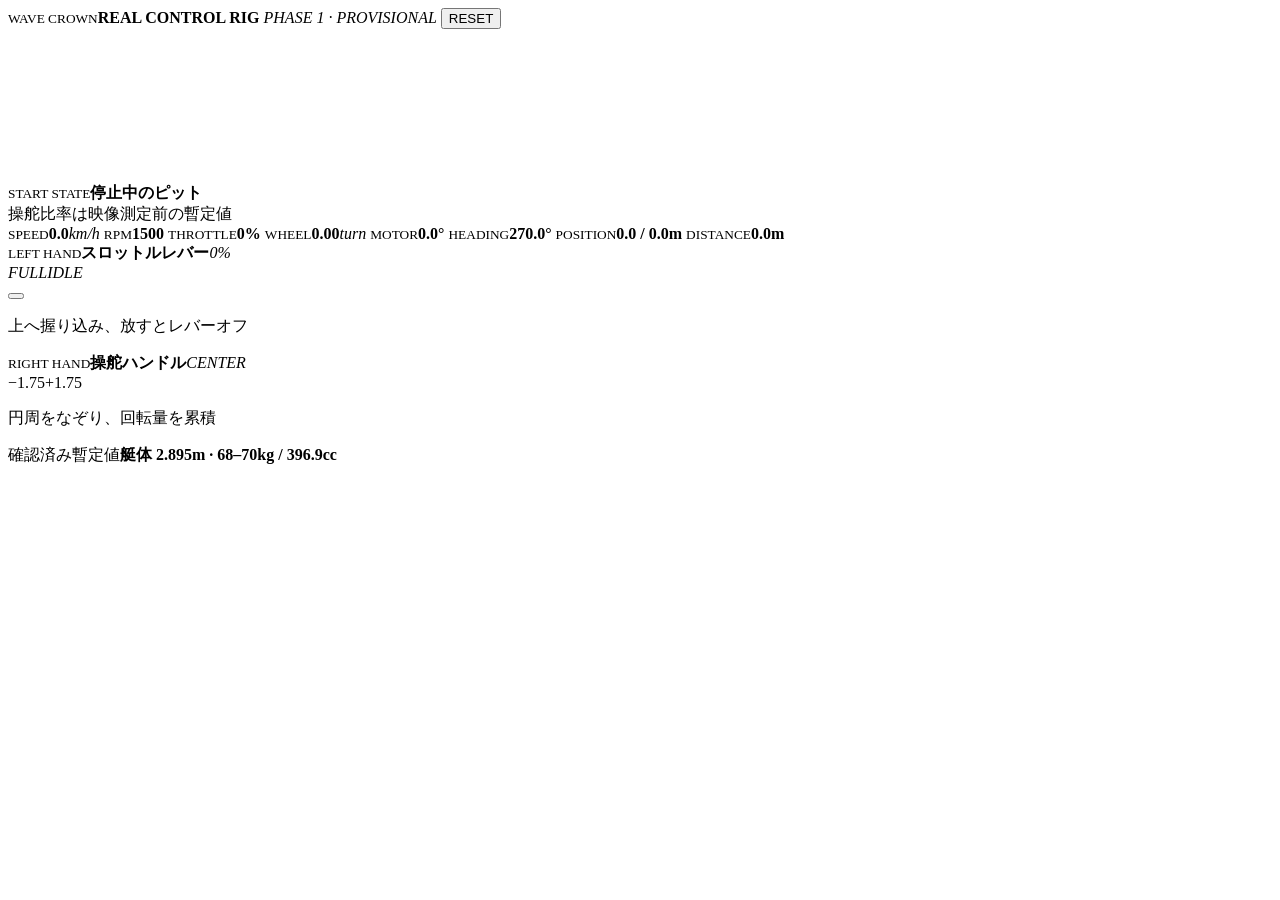
==== simulator/index.html @ 8c718dc2 "Add realism simulator simulator/index.html" ====
<!doctype html>
<html lang="ja">
<head>
  <meta charset="utf-8">
  <meta name="viewport" content="width=device-width,initial-scale=1,viewport-fit=cover,user-scalable=no">
  <meta name="theme-color" content="#07141a">
  <title>WAVE CROWN · REAL CONTROL RIG</title>
  <link rel="stylesheet" href="simulator.css">
</head>
<body>
  <main id="simulator">
    <header class="sim-header">
      <span><small>WAVE CROWN</small><b>REAL CONTROL RIG</b></span>
      <em>PHASE 1 · PROVISIONAL</em>
      <button id="reset" type="button">RESET</button>
    </header>

    <section class="water-view" aria-label="実艇操作検証水面">
      <canvas id="water"></canvas>
      <div class="pit-label"><i></i><span><small>START STATE</small><b>停止中のピット</b></span></div>
      <div class="model-warning">操舵比率は映像測定前の暫定値</div>
    </section>

    <section class="telemetry" aria-label="艇の計測値">
      <span class="primary"><small>SPEED</small><b id="speed">0.0</b><em>km/h</em></span>
      <span><small>RPM</small><b id="rpm">1500</b></span>
      <span><small>THROTTLE</small><b id="throttleValue">0%</b></span>
      <span><small>WHEEL</small><b id="wheelValue">0.00</b><em>turn</em></span>
      <span><small>MOTOR</small><b id="motorAngle">0.0°</b></span>
      <span><small>HEADING</small><b id="heading">270.0°</b></span>
      <span><small>POSITION</small><b id="position">0.0 / 0.0m</b></span>
      <span><small>DISTANCE</small><b id="distance">0.0m</b></span>
    </section>

    <section class="cockpit" aria-label="実艇操作装置">
      <div class="throttle-control">
        <header><span><small>LEFT HAND</small><b>スロットルレバー</b></span><em id="leverPercent">0%</em></header>
        <div id="throttleTrack" class="throttle-track" role="slider" aria-label="スロットル開度" aria-valuemin="0" aria-valuemax="100" aria-valuenow="0" tabindex="0">
          <i class="full">FULL</i><i class="idle">IDLE</i>
          <div id="throttleFill"></div><button id="throttleLever" type="button" aria-label="スロットルレバー"></button>
        </div>
        <p>上へ握り込み、放すとレバーオフ</p>
      </div>

      <div class="steering-control">
        <header><span><small>RIGHT HAND</small><b>操舵ハンドル</b></span><em id="steerState">CENTER</em></header>
        <div id="wheelZone" class="wheel-zone" aria-label="操舵ハンドル。円周に沿って回転" role="application" tabindex="0">
          <div id="wheel" class="wheel"><i></i><i></i><i></i><b></b></div>
          <span class="center-mark"></span>
        </div>
        <div class="wheel-scale"><span>−1.75</span><em><i id="wheelScaleFill"></i></em><span>+1.75</span></div>
        <p>円周をなぞり、回転量を累積</p>
      </div>
    </section>

    <footer><span><i class="confirmed"></i>確認済み</span><span><i class="provisional"></i>暫定値</span><b>艇体 2.895m · 68–70kg / 396.9cc</b></footer>
  </main>
  <script type="module" src="simulator.mjs"></script>
</body>
</html>
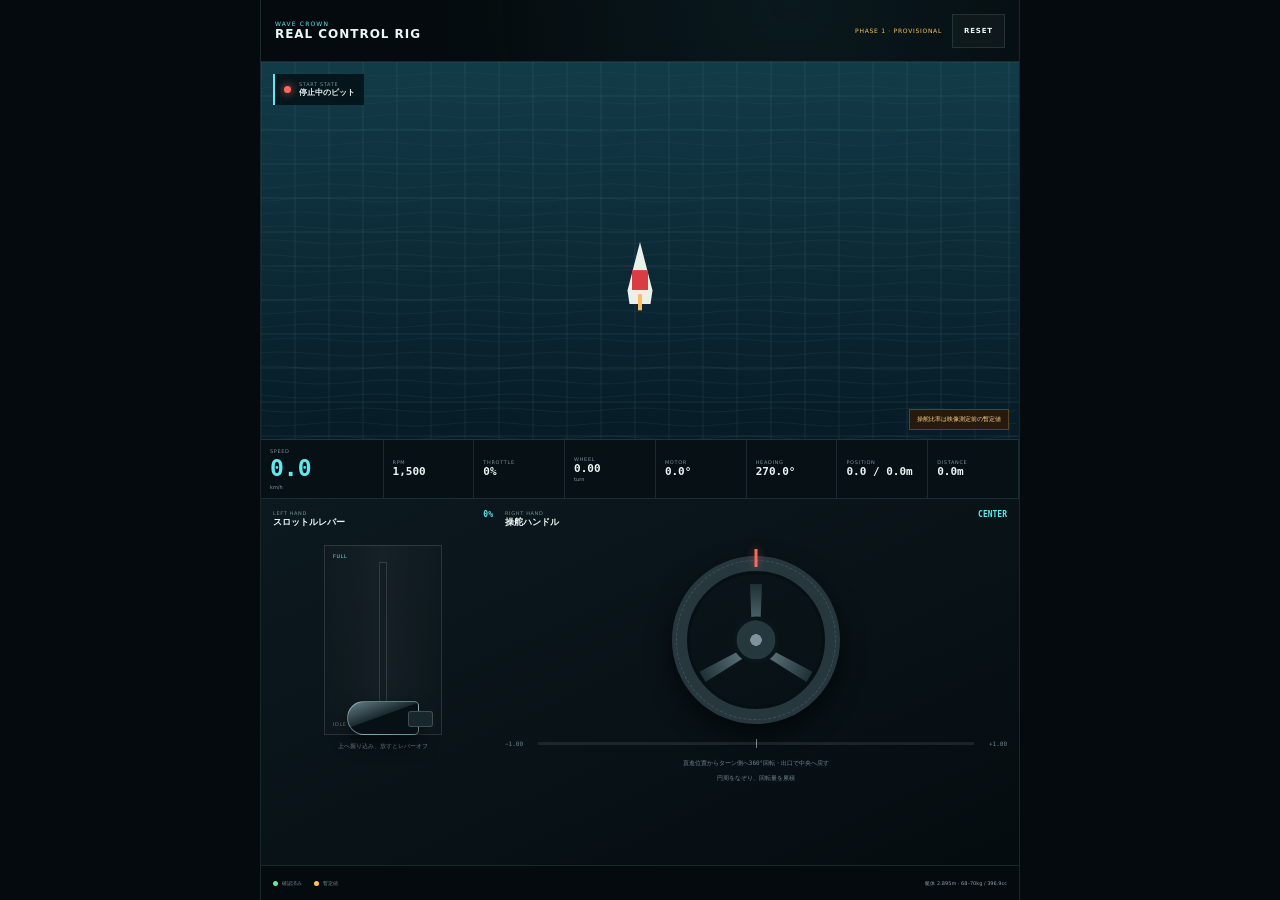
==== commit 2b3005a4: "Set 360-degree steering in simulator/index.html" ====
--- a/simulator/index.html
+++ b/simulator/index.html
@@ -6,6 +6,7 @@
   <meta name="theme-color" content="#07141a">
   <title>WAVE CROWN · REAL CONTROL RIG</title>
   <link rel="stylesheet" href="simulator.css">
+  <style>.wheel-note{margin:3px 0 0;color:#789099;font:6px/1.35 ui-monospace,monospace;text-align:center}</style>
 </head>
 <body>
   <main id="simulator">
@@ -48,7 +49,8 @@
           <div id="wheel" class="wheel"><i></i><i></i><i></i><b></b></div>
           <span class="center-mark"></span>
         </div>
-        <div class="wheel-scale"><span>−1.75</span><em><i id="wheelScaleFill"></i></em><span>+1.75</span></div>
+        <div class="wheel-scale"><span>−1.00</span><em><i id="wheelScaleFill"></i></em><span>+1.00</span></div>
+        <p class="wheel-note">直進位置からターン側へ360°回転・出口で中央へ戻す</p>
         <p>円周をなぞり、回転量を累積</p>
       </div>
     </section>
--- a/simulator/simulator.css
+++ b/simulator/simulator.css
@@ -0,0 +1 @@
+:root{color-scheme:dark;--bg:#040a0d;--panel:#0a171c;--line:#9dd6df24;--ink:#eaf6f4;--muted:#789099;--cyan:#62e9ef;--amber:#ffc35c;--red:#ff685d;font-family:Inter,"Noto Sans JP",system-ui,sans-serif;background:var(--bg);color:var(--ink)}*{box-sizing:border-box;-webkit-tap-highlight-color:transparent}html,body{margin:0;min-height:100%;background:var(--bg);overscroll-behavior:none}button{font:inherit;color:inherit}#simulator{min-height:100svh;display:grid;grid-template-rows:auto minmax(270px,42svh) auto minmax(285px,1fr) auto;background:radial-gradient(circle at 70% 0,#19434a44,transparent 34%),#040a0d}.sim-header{height:62px;padding:10px 14px;display:grid;grid-template-columns:1fr auto auto;align-items:center;gap:10px;border-bottom:1px solid var(--line)}.sim-header span{display:flex;flex-direction:column}.sim-header small{font-size:6px;letter-spacing:.19em;color:var(--cyan)}.sim-header b{font-size:12px;letter-spacing:.08em}.sim-header em{font-size:6px;font-style:normal;color:var(--amber);letter-spacing:.12em}.sim-header button{height:34px;padding:0 11px;border:1px solid var(--line);background:#ffffff08;font-size:7px;font-weight:800;letter-spacing:.12em}.water-view{position:relative;overflow:hidden;border-bottom:1px solid var(--line);background:#061b24}.water-view canvas{width:100%;height:100%;display:block}.pit-label{position:absolute;left:12px;top:12px;padding:7px 9px;display:flex;align-items:center;gap:8px;background:#031016d9;border-left:2px solid var(--cyan)}.pit-label>i{width:7px;height:7px;border-radius:50%;background:var(--red);box-shadow:0 0 9px var(--red)}.pit-label span{display:flex;flex-direction:column}.pit-label small{font-size:5px;color:var(--muted);letter-spacing:.13em}.pit-label b{font-size:8px}.model-warning{position:absolute;right:10px;bottom:9px;padding:5px 7px;background:#2c1b0acf;border:1px solid #ffc35c3d;color:#ffd387;font-size:6px}.telemetry{display:grid;grid-template-columns:1.2fr repeat(3,1fr);border-bottom:1px solid var(--line);background:#061015}.telemetry span{min-height:52px;padding:8px 9px;border-right:1px solid var(--line);border-bottom:1px solid var(--line);display:flex;flex-direction:column;justify-content:center}.telemetry small{font-size:5px;color:var(--muted);letter-spacing:.13em}.telemetry b{font:800 11px/1.3 ui-monospace,SFMono-Regular,monospace}.telemetry em{font-size:5px;color:#89a1a8;font-style:normal}.telemetry .primary b{font-size:23px;color:var(--cyan)}.cockpit{min-height:285px;padding:11px 12px calc(13px + env(safe-area-inset-bottom));display:grid;grid-template-columns:minmax(110px,.7fr) minmax(210px,1.3fr);gap:12px;background:linear-gradient(155deg,#0c191f,#050c10)}.cockpit header{height:35px;display:flex;align-items:flex-start;justify-content:space-between}.cockpit header span{display:flex;flex-direction:column}.cockpit header small{font-size:5px;color:var(--muted);letter-spacing:.13em}.cockpit header b{font-size:9px}.cockpit header em{font:800 8px ui-monospace,monospace;color:var(--cyan);font-style:normal}.cockpit p{margin:7px 0 0;text-align:center;color:#718891;font-size:6px}.throttle-track{height:190px;max-width:118px;margin:auto;position:relative;touch-action:none;border:1px solid #ffffff1f;background:linear-gradient(90deg,#ffffff03,#ffffff0b,#ffffff03)}.throttle-track:before{content:"";position:absolute;left:50%;top:16px;bottom:16px;width:6px;transform:translateX(-50%);background:#111d21;border:1px solid #ffffff24}.throttle-track>i{position:absolute;left:8px;color:#667d85;font-size:5px;font-style:normal;letter-spacing:.11em}.throttle-track .full{top:7px;color:var(--cyan)}.throttle-track .idle{bottom:7px}.throttle-track>div{position:absolute;left:calc(50% - 2px);right:calc(50% - 2px);bottom:17px;height:0;background:linear-gradient(var(--cyan),#267d83);box-shadow:0 0 12px #54e4eb66}.throttle-track button{position:absolute;z-index:2;left:50%;bottom:16px;width:72px;height:34px;transform:translate(-50%,50%);border:1px solid #b8f7f777;border-radius:17px 5px 5px 17px;background:linear-gradient(160deg,#688087,#19292e 45%,#071014 46%);box-shadow:0 8px 18px #0009;touch-action:none}.throttle-track button:after{content:"";position:absolute;right:-15px;top:9px;width:23px;height:14px;border-radius:3px;background:#17272c;border:1px solid #ffffff2d}.steering-control{min-width:0}.wheel-zone{height:190px;position:relative;display:grid;place-content:center;touch-action:none;outline:none}.wheel-zone:focus-visible{box-shadow:inset 0 0 0 2px var(--cyan)}.wheel{width:168px;height:168px;position:relative;border:15px solid #26383e;border-radius:50%;box-shadow:inset 0 0 0 3px #061014,0 10px 24px #0009;touch-action:none}.wheel:before{content:"";position:absolute;inset:-11px;border:1px dashed #91aab13b;border-radius:50%}.wheel>i{position:absolute;left:50%;top:50%;width:62px;height:12px;transform-origin:0 50%;background:linear-gradient(90deg,#71888f,#1d3036);clip-path:polygon(0 20%,100% 0,100% 100%,0 80%)}.wheel>i:nth-child(1){transform:rotate(-90deg)}.wheel>i:nth-child(2){transform:rotate(30deg)}.wheel>i:nth-child(3){transform:rotate(150deg)}.wheel>b{position:absolute;left:50%;top:50%;width:47px;height:47px;transform:translate(-50%,-50%);border:4px solid #0a1519;border-radius:50%;background:radial-gradient(circle,#7c949a 0 20%,#25383d 22% 100%)}.center-mark{position:absolute;left:50%;top:4px;width:3px;height:18px;transform:translateX(-50%);background:var(--red);box-shadow:0 0 8px #ff685d88}.wheel-scale{height:17px;display:grid;grid-template-columns:28px 1fr 28px;align-items:center;gap:5px;color:#6f858d;font:6px ui-monospace,monospace}.wheel-scale span:last-child{text-align:right}.wheel-scale em{height:3px;position:relative;background:#ffffff16}.wheel-scale em:after{content:"";position:absolute;left:50%;top:-3px;width:1px;height:9px;background:#fff7}.wheel-scale i{position:absolute;top:0;bottom:0;left:50%;width:0;background:var(--cyan);box-shadow:0 0 8px var(--cyan)}footer{min-height:35px;padding:7px 12px;display:flex;align-items:center;gap:12px;border-top:1px solid var(--line);color:#71878f;font-size:5px}footer span{display:flex;align-items:center;gap:4px}footer i{width:5px;height:5px;border-radius:50%}footer .confirmed{background:#65e99a}footer .provisional{background:var(--amber)}footer b{margin-left:auto;color:#8ca1a8;font-size:5px;font-weight:500}@media(min-width:700px){#simulator{max-width:760px;margin:auto;border-inline:1px solid var(--line)}.cockpit{grid-template-columns:220px 1fr}.telemetry{grid-template-columns:1.35fr repeat(7,1fr)}.telemetry span{border-bottom:0}}
